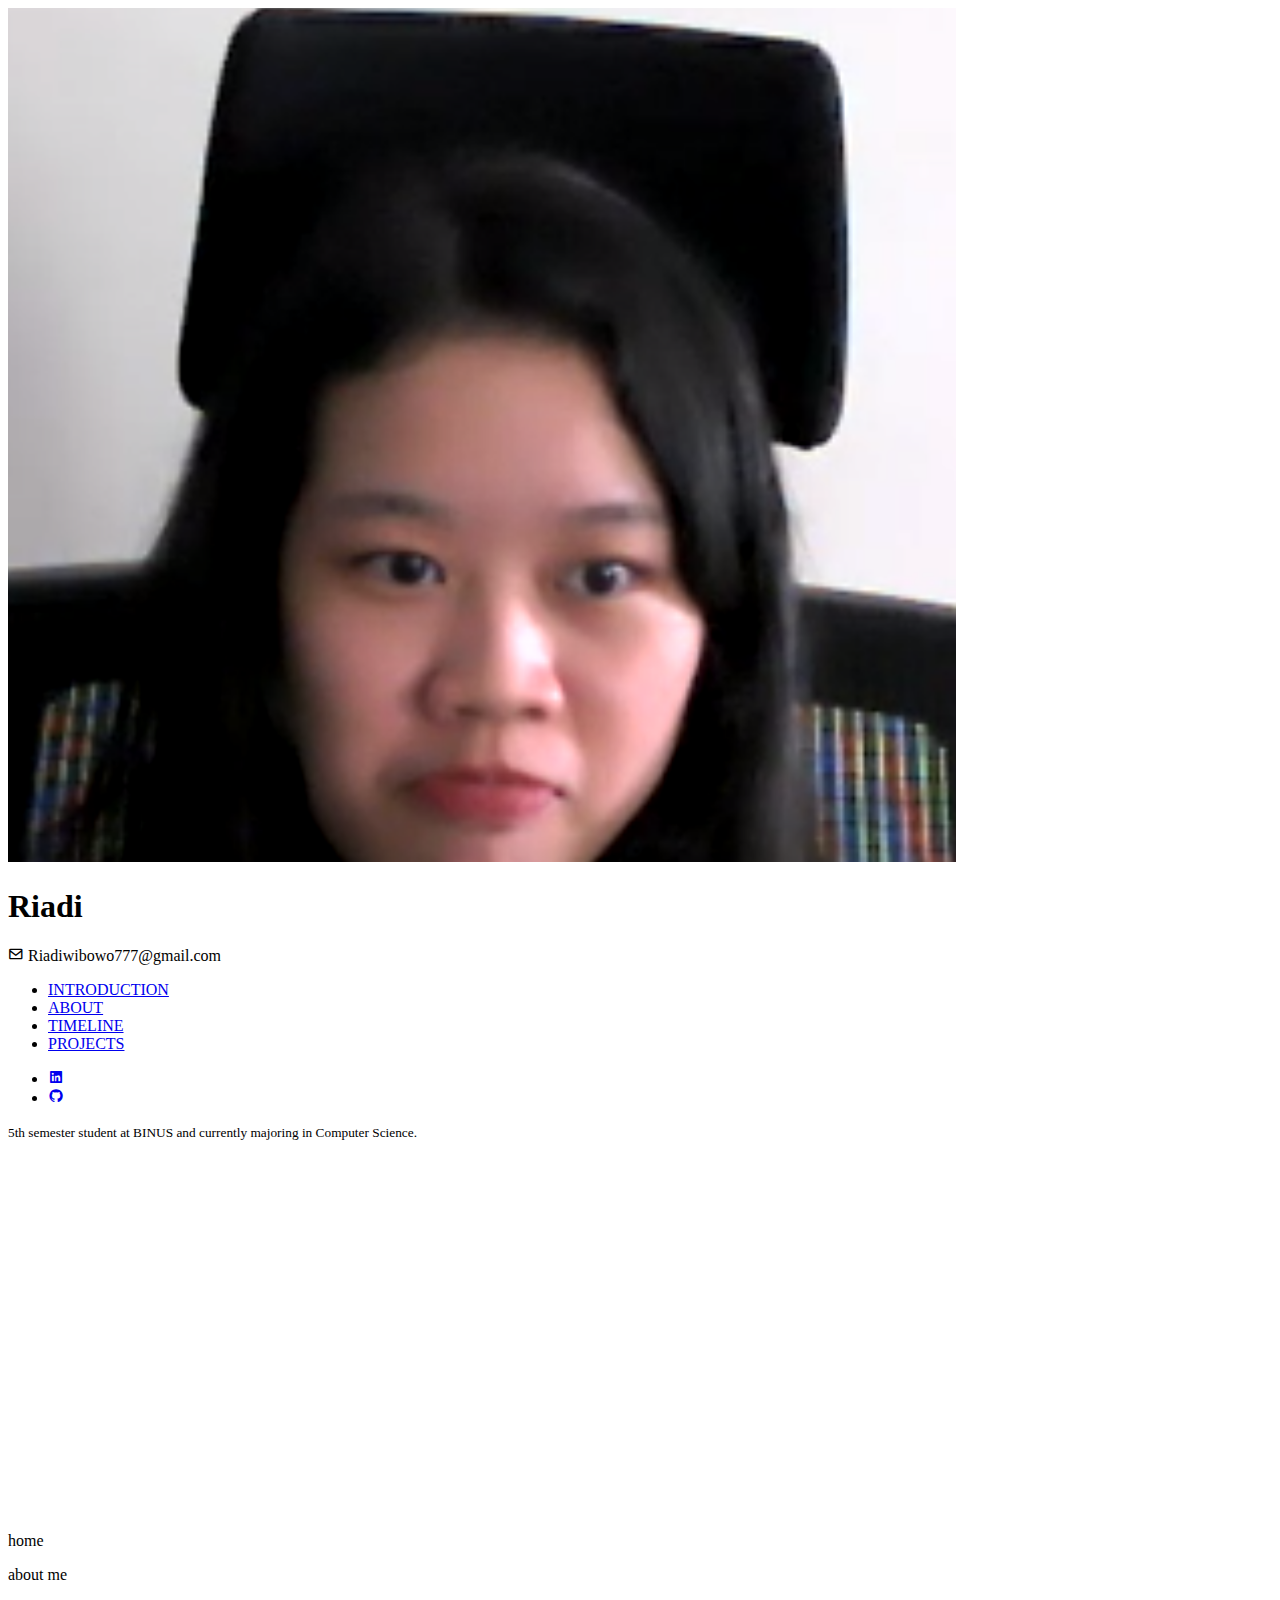
==== portofolio.html @ aebe2714 "first commit" ====
<!DOCTYPE html>
<html lang="en">
<head>
    <meta charset="UTF-8">
    <title>Portofolio</title>
    <link rel="stylesheet" href="Portofolio.css" type="text/css">
    <!-- box icon link--> 
    <link href='https://unpkg.com/boxicons@2.0.9/css/boxicons.min.css' rel='stylesheet'>
    <meta http-equiv="X-UA-Compatible" content="IE=edge">
    <meta name="viewport" content="width=device-width, initial-scale=1.0">
    
    </head>
</head>
<body>
    <div id="root">
        <div id="page">
            <div id="container-wrap">
                <div class="border"> 
                    <aside id="aside" class="border-js" style="height: 754px;" >
                        <div class="text-center">
                            <div class="author-img">
                                <img src="profiles.png" height="75%" width="75%">
                            </div>
                            <h1 id="logo">Riadi</h1>
                            <span class="email">
                                <i class='bx bx-envelope' ></i>
                                Riadiwibowo777@gmail.com
                            </span>
                        </div> 
                        <nav id="menu-nav" role="navigation">
                            <div id="navbar" class="collapse">
                                <ul>
                                    <li>
                                        <a href="#home">
                                            INTRODUCTION
                                        </a>
                                    </li>
                                    <li>
                                        <a href="#about">
                                            ABOUT
                                        </a>
                                    </li>
                                    <li>
                                        <a href="#timeline">
                                            TIMELINE
                                        </a>
                                    </li>
                                    <li>
                                        <a href="#project">
                                            PROJECTS
                                        </a>
                                    </li>
                                </ul>

                            </div>
                        </nav>
                        <nav class="porto-acc">
                            <ul>
                                <li>
                                    <a href="https://www.linkedin.com/in/riadi-wibowo/">
                                        <i class='bx bxl-linkedin-square' ></i>
                                        
                                    </a>
                                </li>
                                <li>
                                    <a href="https://github.com/Riadiwibowo">
                                        <i class='bx bxl-github'></i>    
                                    </a>
                                </li>
                            </ul>
                        </nav>
                        <div class="footer">
                            <p>
                                <small>
                                    5th semester student at BINUS and currently majoring in Computer Science.
                                </small>
                            </p>
                        </div>
                    </aside>

                </div>

                <div class="main">
                    <div>
                        <section id="hero" class="js-fullheight" style="height: 754px;">
                            <div class="flexslider js-fullheight" style="height: 754px;">
                                <ul class="slides">

                                </ul>
                                <ol class="flex-control-nav">

                                </ol>
                                <ul class="flex-direction-nav">

                                </ul>
                            </div>
                        </section>
                        home
                    </div>
                    <div>
                        <section class="about">
                            <p> about me</p>
                        </section>
                    </div>
                    <div>
                        <section class="timeline">
                            
                        </section>
                    </div>
                    <div>
                        <section class="project">
                            
                        </section>
                    </div>
                </div>
            </div>
            
        </div>
    </div>
    
</body>
</html>
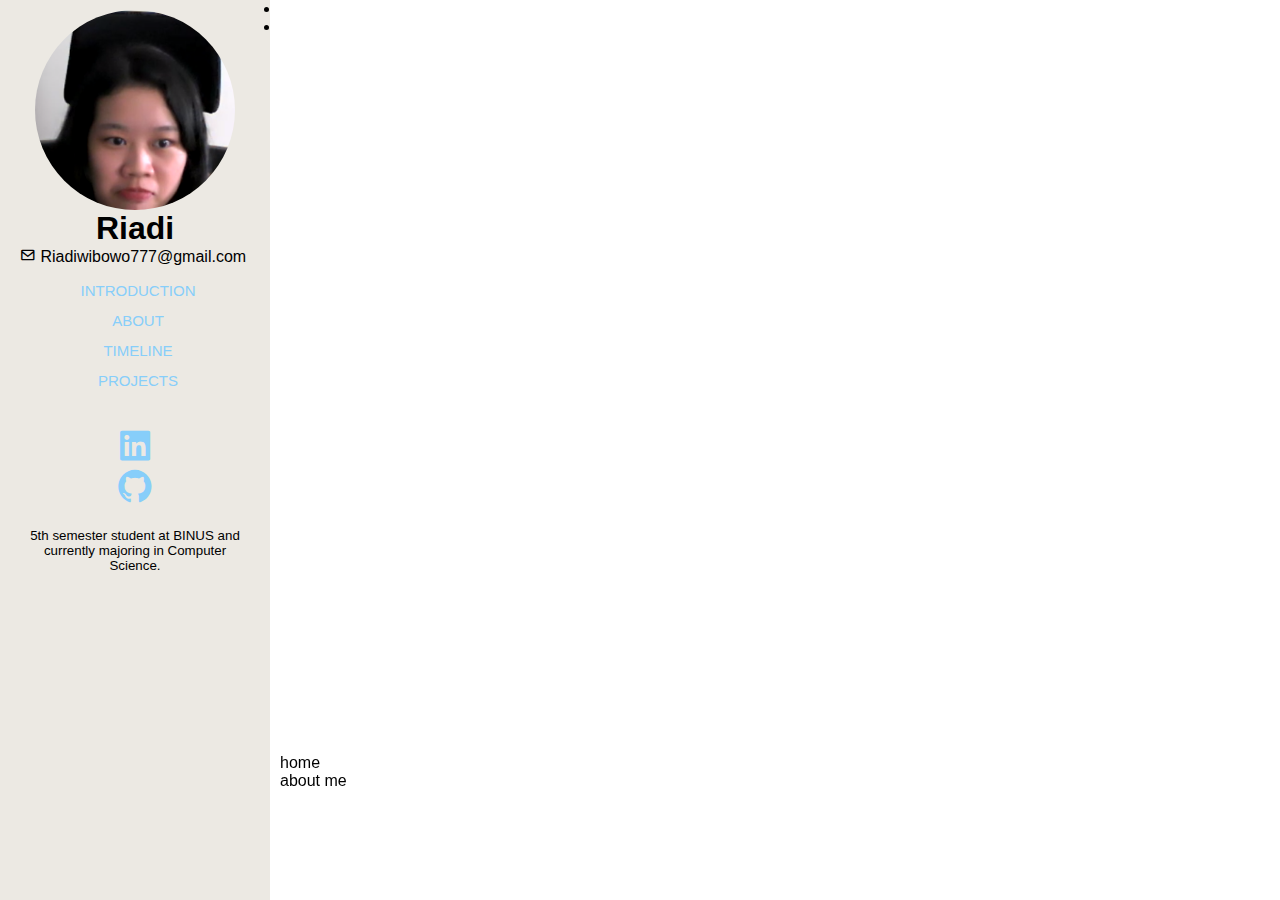
==== commit 6a1829b2: "change for first-porto .html and some  for css" ====
--- a/portofolio.html
+++ b/portofolio.html
@@ -3,9 +3,13 @@
 <head>
     <meta charset="UTF-8">
     <title>Portofolio</title>
-    <link rel="stylesheet" href="Portofolio.css" type="text/css">
+    <link rel="stylesheet" href="../css/portofolio.css" type="text/css">
     <!-- box icon link--> 
     <link href='https://unpkg.com/boxicons@2.0.9/css/boxicons.min.css' rel='stylesheet'>
+    <!--fonts link-->
+    <link href="https://fonts.googleapis.com/css?family=Quicksand:300,400,500,700" rel="stylesheet">
+    <link href="https://fonts.googleapis.com/css?family=Playfair+Display:400,400i,700" rel="stylesheet">
+    <link href="https://fonts.googleapis.com/css2?family=Caveat&amp;display=swap" rel="stylesheet">
     <meta http-equiv="X-UA-Compatible" content="IE=edge">
     <meta name="viewport" content="width=device-width, initial-scale=1.0">
     
@@ -15,11 +19,11 @@
     <div id="root">
         <div id="page">
             <div id="container-wrap">
-                <div class="border"> 
+                <div class="border" data-animate-effect = "fade"> 
                     <aside id="aside" class="border-js" style="height: 754px;" >
                         <div class="text-center">
                             <div class="author-img">
-                                <img src="profiles.png" height="75%" width="75%">
+                                <img src="../assets/profiles.png" height="75%" width="75%">
                             </div>
                             <h1 id="logo">Riadi</h1>
                             <span class="email">
@@ -85,7 +89,12 @@
                         <section id="hero" class="js-fullheight" style="height: 754px;">
                             <div class="flexslider js-fullheight" style="height: 754px;">
                                 <ul class="slides">
+                                    <li class="flex-active-slide" data-thumb-alt style>
 
+                                    </li>
+                                    <li data-thumb-alt class style="">
+
+                                    </li>
                                 </ul>
                                 <ol class="flex-control-nav">
 
@@ -119,4 +128,5 @@
     </div>
     
 </body>
-</html>+</html>
+
--- a/css/portofolio.css
+++ b/css/portofolio.css
@@ -0,0 +1,113 @@
+*{
+    margin: 0;
+    padding: 0;
+    box-sizing: border-box;
+    font-family:'Franklin Gothic Medium', 'Arial Narrow', Arial, sans-serif;
+}
+
+body{
+    position: relative;
+    min-height: 100vh;
+    width: 100%;
+    overflow: hidden;
+}
+.border{
+    position: fixed;
+    top: 0;
+    left: 0;
+    height: 100%;
+    width: 270px;
+    background-color:#ece9e3; 
+    padding: 10px 20px;
+
+}
+
+.text-center{
+    font-size: 100%;
+}
+
+.author-img{
+    display: flex;
+
+    width: 200px;
+    height: 200px;
+}
+
+.author-img img{
+    display: flex;
+    border-radius: 50%;
+    width: 200px;
+    height: 200px;
+    margin-left:15px;
+    object-fit: cover;
+}
+
+.text-center h1{
+    text-align: center;
+    justify-content: center;
+}
+.collapse{
+    display: flex;
+    justify-content: center;
+    align-items: center;
+}
+
+.collapse ul{
+    margin: 20px;
+    list-style: none;
+
+}
+
+.collapse ul li{
+    position: relative;
+    height: 30px;
+    width: 100%;
+    margin: 0 3px;
+    line-height: 10px;
+
+}
+
+.collapse ul li a{    
+    color: lightskyblue;
+    display: flex;
+    font-size: 15px;
+    font-weight: 400;
+    text-decoration: none;
+    justify-content: center;
+    align-items:center;
+}
+
+.porto-acc{
+    display: flex;
+    justify-content: center;
+    align-items: center;
+}
+
+.porto-acc ul {
+    list-style: none;
+}
+
+.porto-acc ul li a{
+    color: lightskyblue;
+
+}
+
+.porto-acc ul li a i{
+    font-size: 40px;
+}
+
+.footer{
+    padding-top: 20px;
+}
+.footer p{
+    display: flex;
+    font-size:100% ;
+    text-align: center;
+}
+
+.main {
+    position:absolute;
+    height: 100%;
+    width: calc(100%-240px);
+    left: 280px;
+}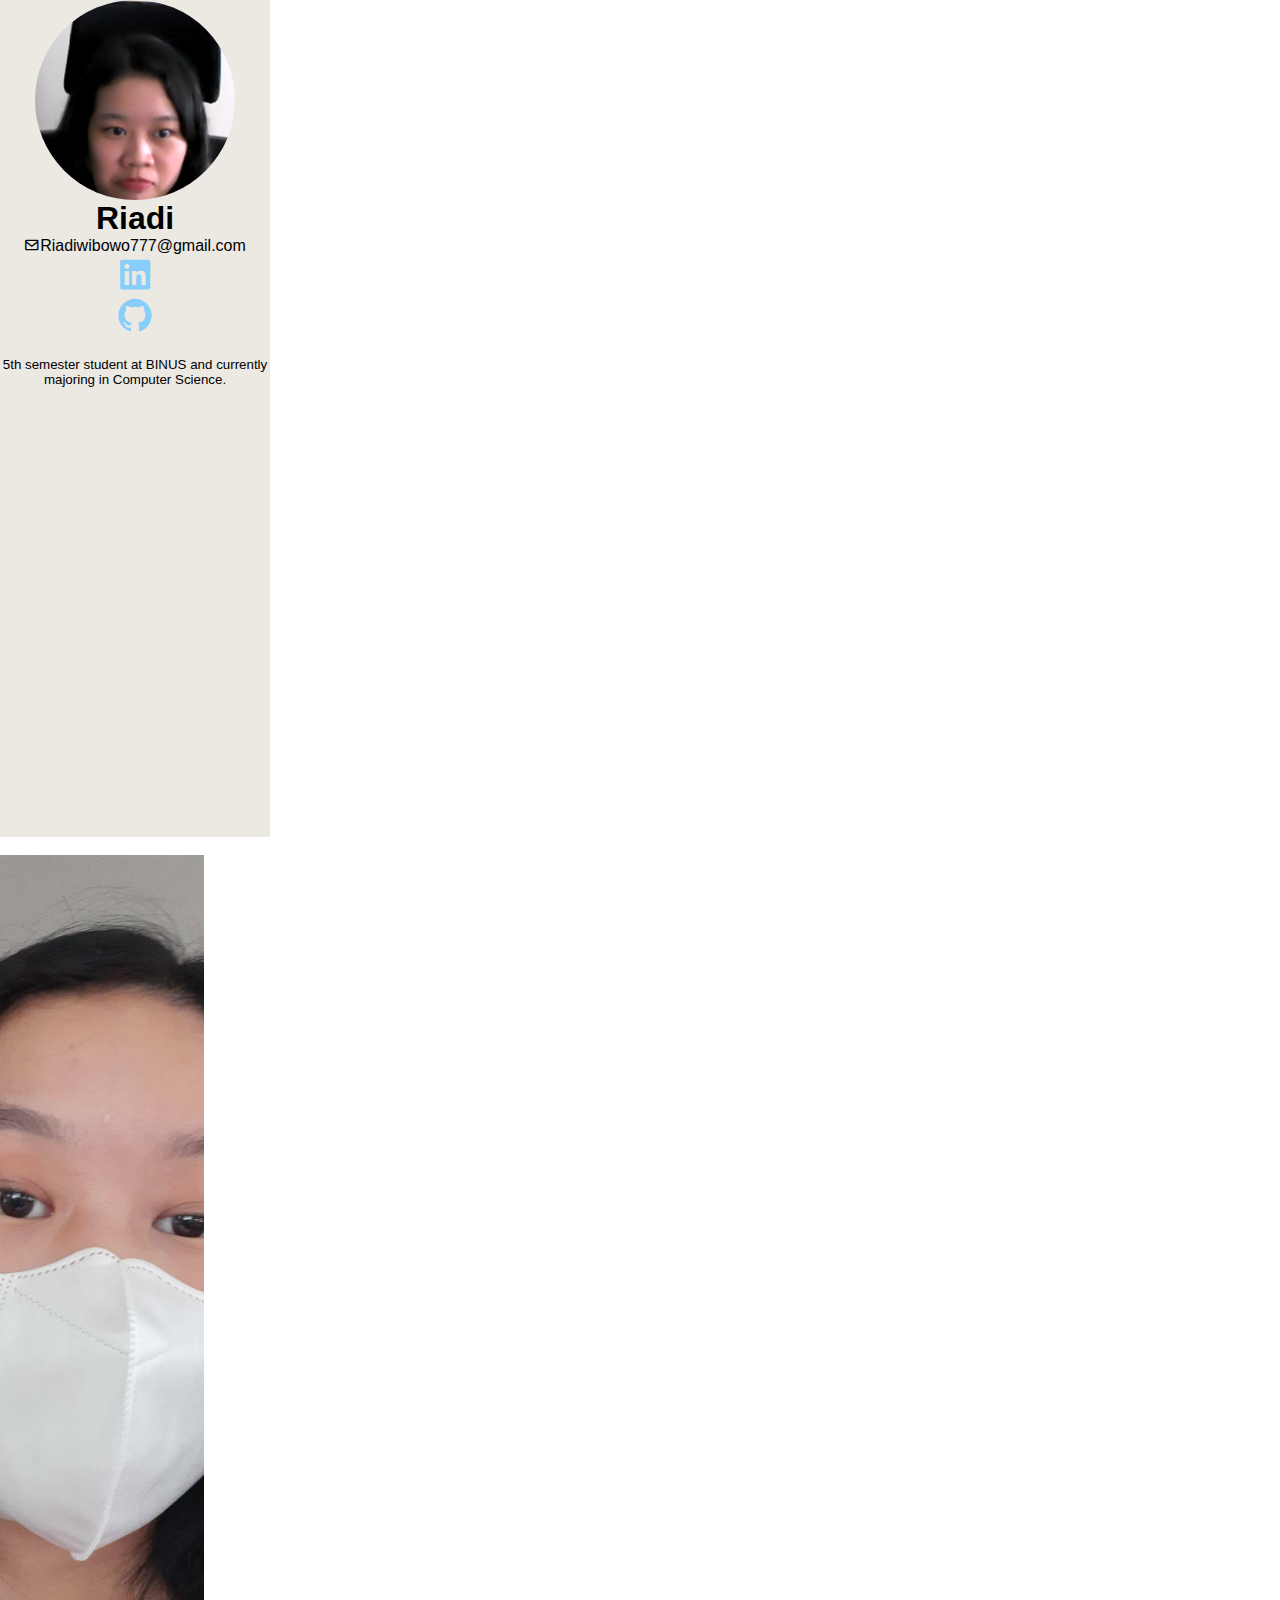
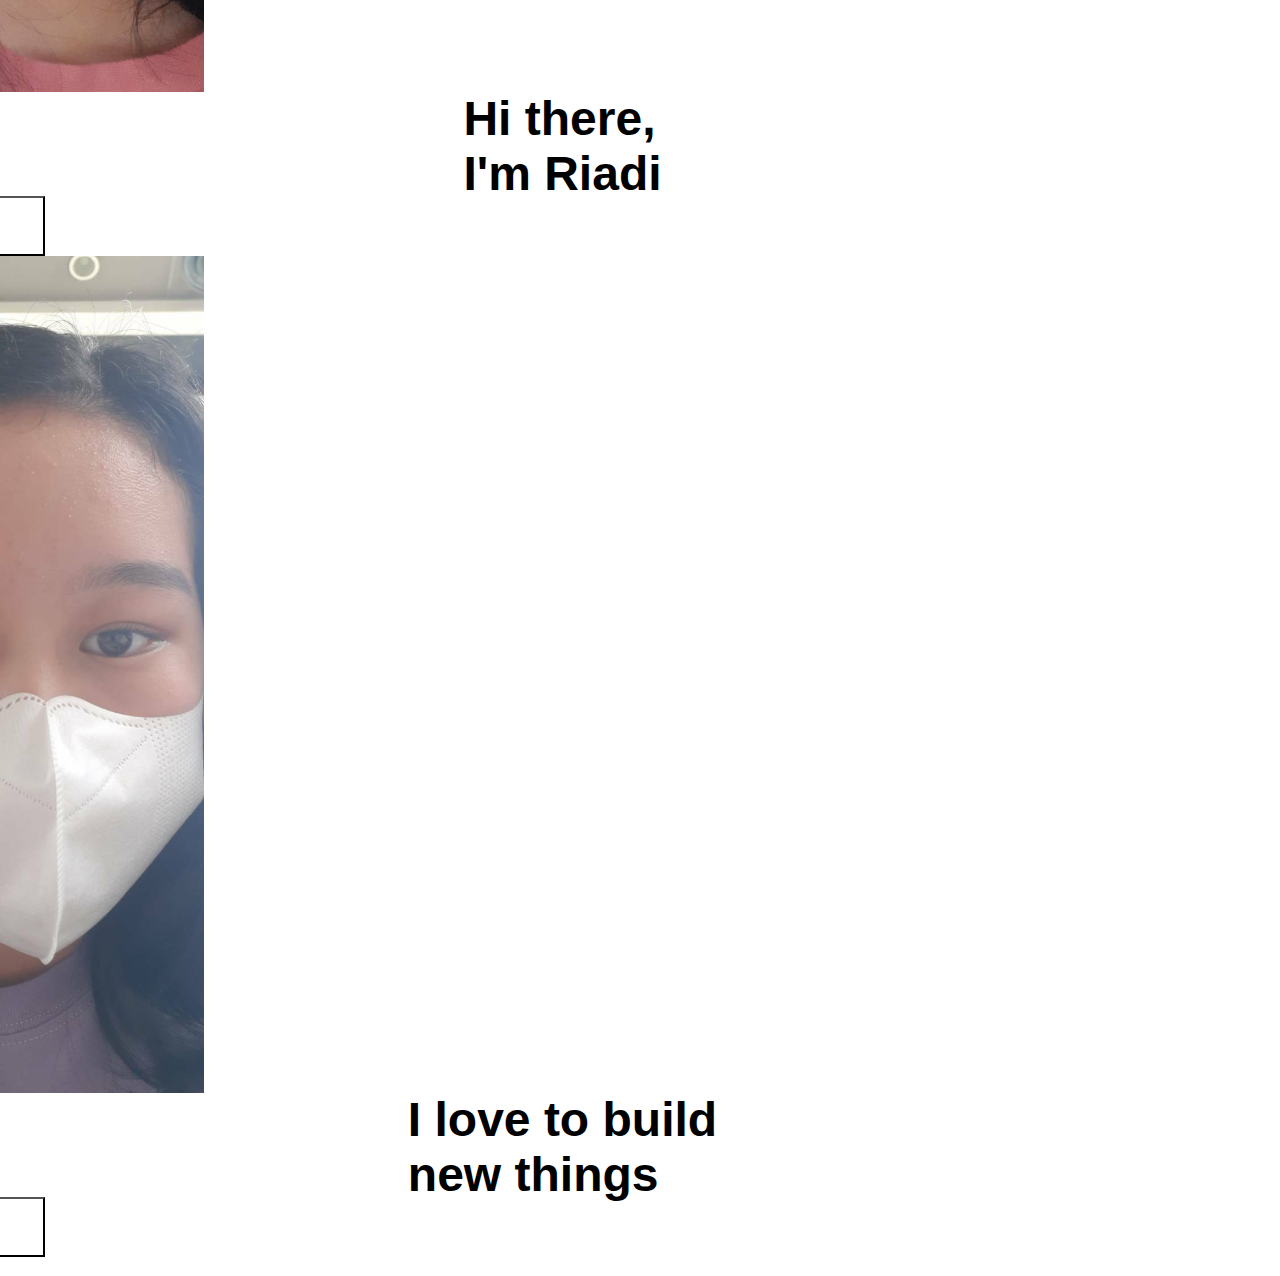
==== commit e3effa0a: "ganti plan" ====
--- a/portofolio.html
+++ b/portofolio.html
@@ -4,6 +4,7 @@
     <meta charset="UTF-8">
     <title>Portofolio</title>
     <link rel="stylesheet" href="../css/portofolio.css" type="text/css">
+    <link href="https://cdn.jsdelivr.net/npm/bootstrap@5.1.3/dist/css/bootstrap.min.css" rel="stylesheet" integrity="sha384-1BmE4kWBq78iYhFldvKuhfTAU6auU8tT94WrHftjDbrCEXSU1oBoqyl2QvZ6jIW3" crossorigin="anonymous">
     <!-- box icon link--> 
     <link href='https://unpkg.com/boxicons@2.0.9/css/boxicons.min.css' rel='stylesheet'>
     <!--fonts link-->
@@ -16,11 +17,10 @@
     </head>
 </head>
 <body>
-    <div id="root">
-        <div id="page">
-            <div id="container-wrap">
+    <script src="https://cdn.jsdelivr.net/npm/bootstrap@5.1.3/dist/js/bootstrap.bundle.min.js" integrity="sha384-ka7Sk0Gln4gmtz2MlQnikT1wXgYsOg+OMhuP+IlRH9sENBO0LRn5q+8nbTov4+1p" crossorigin="anonymous"></script>
+    <aside>
                 <div class="border" data-animate-effect = "fade"> 
-                    <aside id="aside" class="border-js" style="height: 754px;" >
+                    <aside id="aside1" class="border-js" style="height: 837px;" >
                         <div class="text-center">
                             <div class="author-img">
                                 <img src="../assets/profiles.png" height="75%" width="75%">
@@ -31,33 +31,7 @@
                                 Riadiwibowo777@gmail.com
                             </span>
                         </div> 
-                        <nav id="menu-nav" role="navigation">
-                            <div id="navbar" class="collapse">
-                                <ul>
-                                    <li>
-                                        <a href="#home">
-                                            INTRODUCTION
-                                        </a>
-                                    </li>
-                                    <li>
-                                        <a href="#about">
-                                            ABOUT
-                                        </a>
-                                    </li>
-                                    <li>
-                                        <a href="#timeline">
-                                            TIMELINE
-                                        </a>
-                                    </li>
-                                    <li>
-                                        <a href="#project">
-                                            PROJECTS
-                                        </a>
-                                    </li>
-                                </ul>
-
-                            </div>
-                        </nav>
+                        
                         <nav class="porto-acc">
                             <ul>
                                 <li>
@@ -83,50 +57,51 @@
                     </aside>
 
                 </div>
+            </aside>
 
-                <div class="main">
-                    <div>
-                        <section id="hero" class="js-fullheight" style="height: 754px;">
-                            <div class="flexslider js-fullheight" style="height: 754px;">
-                                <ul class="slides">
-                                    <li class="flex-active-slide" data-thumb-alt style>
+       
+                <div id="aside2">
 
-                                    </li>
-                                    <li data-thumb-alt class style="">
-
-                                    </li>
-                                </ul>
-                                <ol class="flex-control-nav">
-
-                                </ol>
-                                <ul class="flex-direction-nav">
-
-                                </ul>
-                            </div>
-                        </section>
-                        home
+            
+                <div id="carouselExampleDark" class="carousel carousel-dark slide" data-bs-ride="carousel">
+                    <div class="carousel-indicators">
+                      <button type="button" data-bs-target="#carouselExampleDark" data-bs-slide-to="0" class="active" aria-current="true" aria-label="Slide 1"></button>
+                      <button type="button" data-bs-target="#carouselExampleDark" data-bs-slide-to="1" aria-label="Slide 2"></button>
+                      
                     </div>
-                    <div>
-                        <section class="about">
-                            <p> about me</p>
-                        </section>
+                    <div class="carousel-inner">
+                      <div class="carousel-item active" data-bs-interval="10000">
+                        <img src="assets/1slider.jpg" class="d-block w-100" alt="..." width="25%" height="25%">
+                        <div class="carousel-caption d-none d-md-block">
+                          <h1>Hi there,
+                              <br>
+                              I'm Riadi
+                          </h1>
+                          <button type="button">VIEW CV</button>
+                        </div>
+                      </div>
+                      <div class="carousel-item" data-bs-interval="2000">
+                        <img src="assets/2slider.jpg" class="d-block w-100" alt="..." width="25%" height="25%">
+                        <div class="carousel-caption d-none d-md-block">
+                            <h1>I love to build
+                                <br>
+                                new things
+                            </h1>
+                            <button type="button"><a href="https://github.com/Riadiwibowo">VIEW PROJECTS</a> </button>  
+                        </div>
+                      </div>
+                      
                     </div>
-                    <div>
-                        <section class="timeline">
-                            
-                        </section>
-                    </div>
-                    <div>
-                        <section class="project">
-                            
-                        </section>
-                    </div>
+                    <button class="carousel-control-prev" type="button" data-bs-target="#carouselExampleDark" data-bs-slide="prev">
+                      <span class="carousel-control-prev-icon" aria-hidden="true"></span>
+                      <span class="visually-hidden">Previous</span>
+                    </button>
+                    <button class="carousel-control-next" type="button" data-bs-target="#carouselExampleDark" data-bs-slide="next">
+                      <span class="carousel-control-next-icon" aria-hidden="true"></span>
+                      <span class="visually-hidden">Next</span>
+                    </button>
+                  </div>
                 </div>
-            </div>
-            
-        </div>
-    </div>
-    
+       
 </body>
-</html>
-
+</html>--- a/css/portofolio.css
+++ b/css/portofolio.css
@@ -1,113 +1,137 @@
-*{
-    margin: 0;
-    padding: 0;
-    box-sizing: border-box;
-    font-family:'Franklin Gothic Medium', 'Arial Narrow', Arial, sans-serif;
+* {
+  margin: 0;
+  padding: 0;
+  box-sizing: border-box;
+  font-family: "Ubuntu", sans-serif;
 }
 
-body{
-    position: relative;
-    min-height: 100vh;
-    width: 100%;
-    overflow: hidden;
+body {
+  position: relative;
+  min-height: 100vh;
+  width: 100%;
+  overflow: hidden;
 }
-.border{
-    position: fixed;
-    top: 0;
-    left: 0;
-    height: 100%;
-    width: 270px;
-    background-color:#ece9e3; 
-    padding: 10px 20px;
-
+.border {
+  display: flex;
+}
+aside {
+  float: left;
+  height: 100%;
+  width: 270px;
+  background-color: #ece9e3;
 }
 
-.text-center{
-    font-size: 100%;
+.text-center {
+  font-size: 100%;
 }
 
-.author-img{
-    display: flex;
-
-    width: 200px;
-    height: 200px;
+.author-img {
+  display: flex;
+  justify-content: center;
+  align-items: center;
 }
 
-.author-img img{
-    display: flex;
-    border-radius: 50%;
-    width: 200px;
-    height: 200px;
-    margin-left:15px;
-    object-fit: cover;
+.author-img img {
+  display: flex;
+  justify-content: center;
+  border-radius: 100%;
+  width: 200px;
+  height: 200px;
+  object-fit: cover;
 }
 
-.text-center h1{
-    text-align: center;
-    justify-content: center;
+.text-center h1 {
+  text-align: center;
+  justify-content: center;
 }
-.collapse{
-    display: flex;
-    justify-content: center;
-    align-items: center;
+.email {
+  display: flex;
+  justify-content: center;
+}
+.collapse {
+  display: flex;
+  justify-content: center;
+  align-items: center;
 }
 
-.collapse ul{
-    margin: 20px;
-    list-style: none;
-
+.collapse ul {
+  margin: 20px;
+  list-style: none;
 }
 
-.collapse ul li{
-    position: relative;
-    height: 30px;
-    width: 100%;
-    margin: 0 3px;
-    line-height: 10px;
-
+.collapse ul li {
+  position: relative;
+  height: 30px;
+  width: 100%;
+  margin: 0 3px;
+  line-height: 10px;
 }
 
-.collapse ul li a{    
-    color: lightskyblue;
-    display: flex;
-    font-size: 15px;
-    font-weight: 400;
-    text-decoration: none;
-    justify-content: center;
-    align-items:center;
+.collapse ul li a {
+  color: lightskyblue;
+  display: flex;
+  font-size: 15px;
+  font-weight: 400;
+  text-decoration: none;
+  justify-content: center;
+  align-items: center;
 }
 
-.porto-acc{
-    display: flex;
-    justify-content: center;
-    align-items: center;
+.porto-acc {
+  display: flex;
+  justify-content: center;
+  align-items: center;
 }
 
 .porto-acc ul {
-    list-style: none;
+  list-style: none;
 }
 
-.porto-acc ul li a{
-    color: lightskyblue;
-
+.porto-acc ul li a {
+  color: lightskyblue;
 }
 
-.porto-acc ul li a i{
-    font-size: 40px;
+.porto-acc ul li a i {
+  font-size: 40px;
+}
+.footer {
+  padding-top: 20px;
+}
+.footer p {
+  display: flex;
+  font-size: 100%;
+  text-align: center;
 }
 
-.footer{
-    padding-top: 20px;
-}
-.footer p{
-    display: flex;
-    font-size:100% ;
-    text-align: center;
+#carouselExampleDark {
+  display: flex;
+  display: inline-block;
+  float: right;
+  width: 1435px;
 }
 
-.main {
-    position:absolute;
-    height: 100%;
-    width: calc(100%-240px);
-    left: 280px;
-}+#carouselExampleDark .carousel-item img {
+  object-fit: cover;
+  object-position: center;
+  overflow: hidden;
+
+  height: 837px;
+}
+
+.carousel-caption h1 {
+  border-radius: 50px;
+  justify-content: center;
+  display: flex;
+  align-items: center;
+  height: 100px;
+  font-size: 3rem;
+}
+.carousel-caption button {
+  background: transparent;
+  height: 60px;
+  width: 200px;
+}
+.carousel-caption button a {
+  text-decoration: none;
+  color: black;
+}
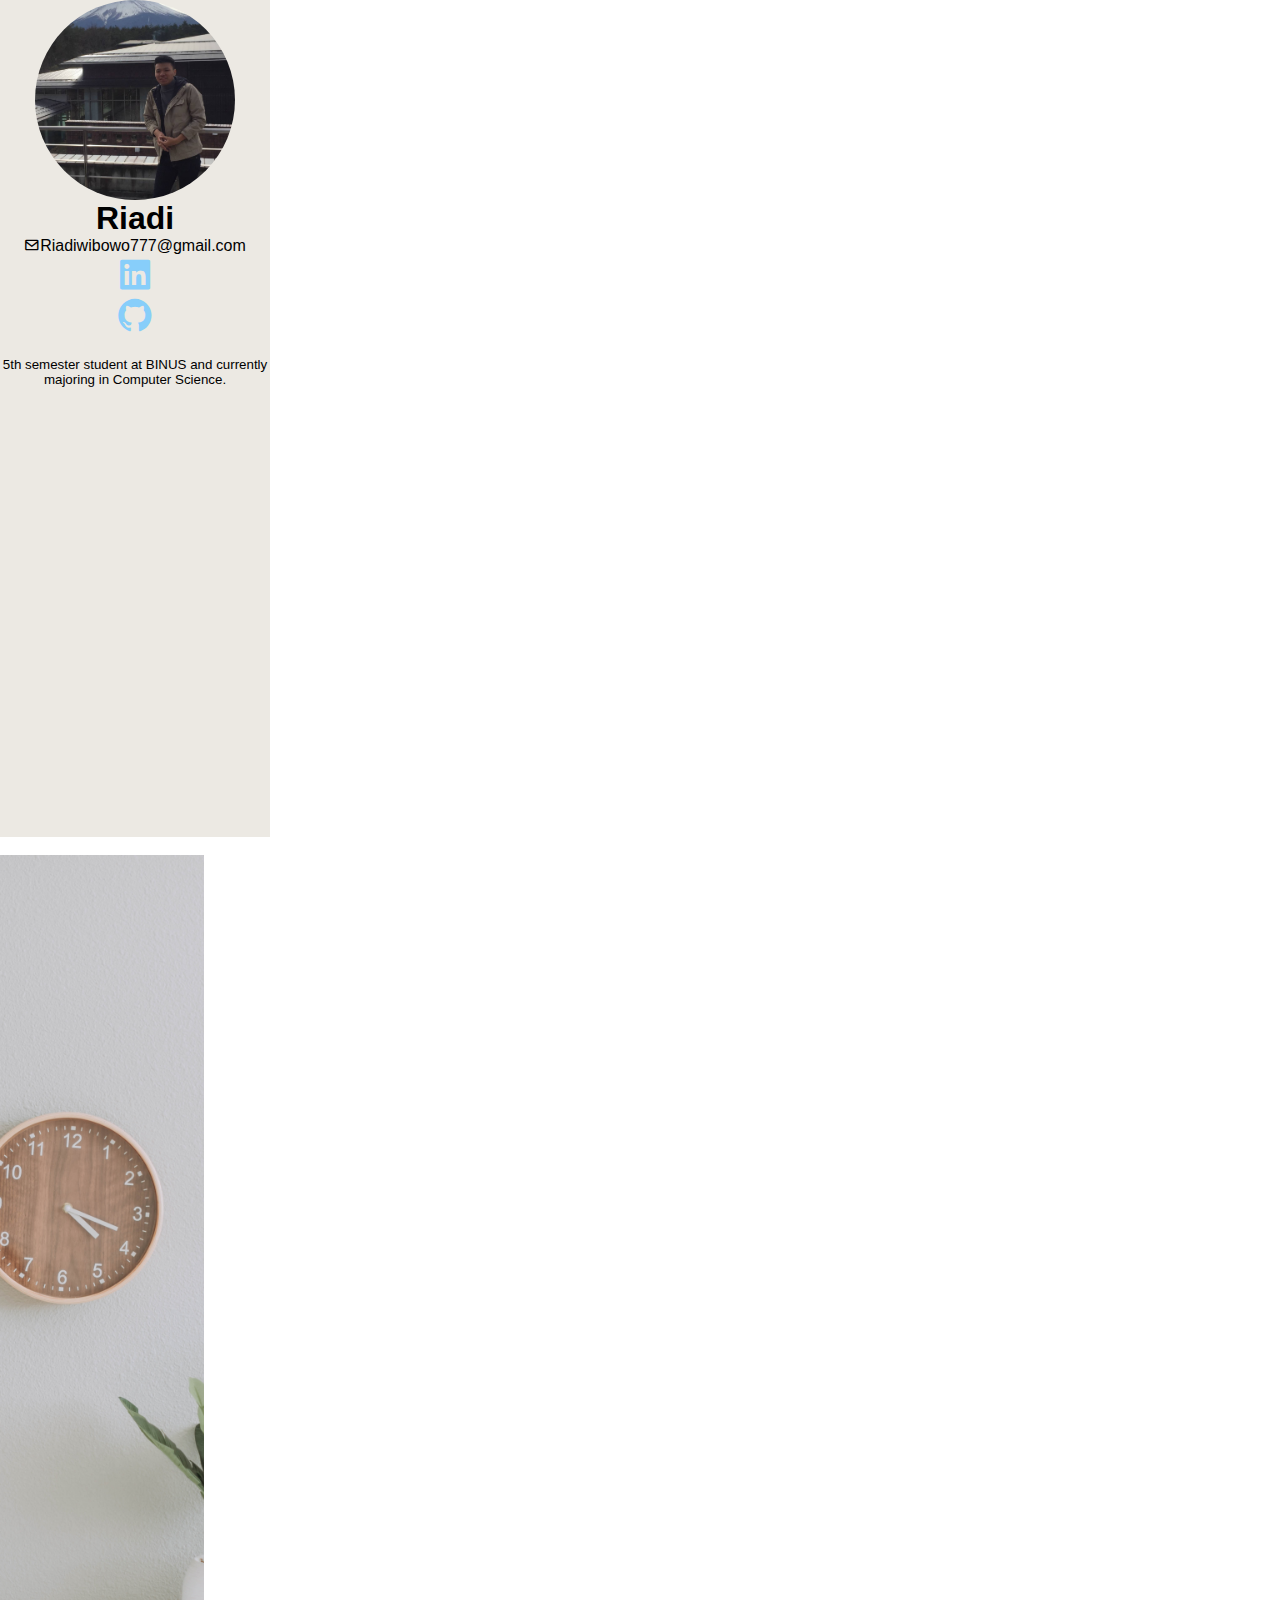
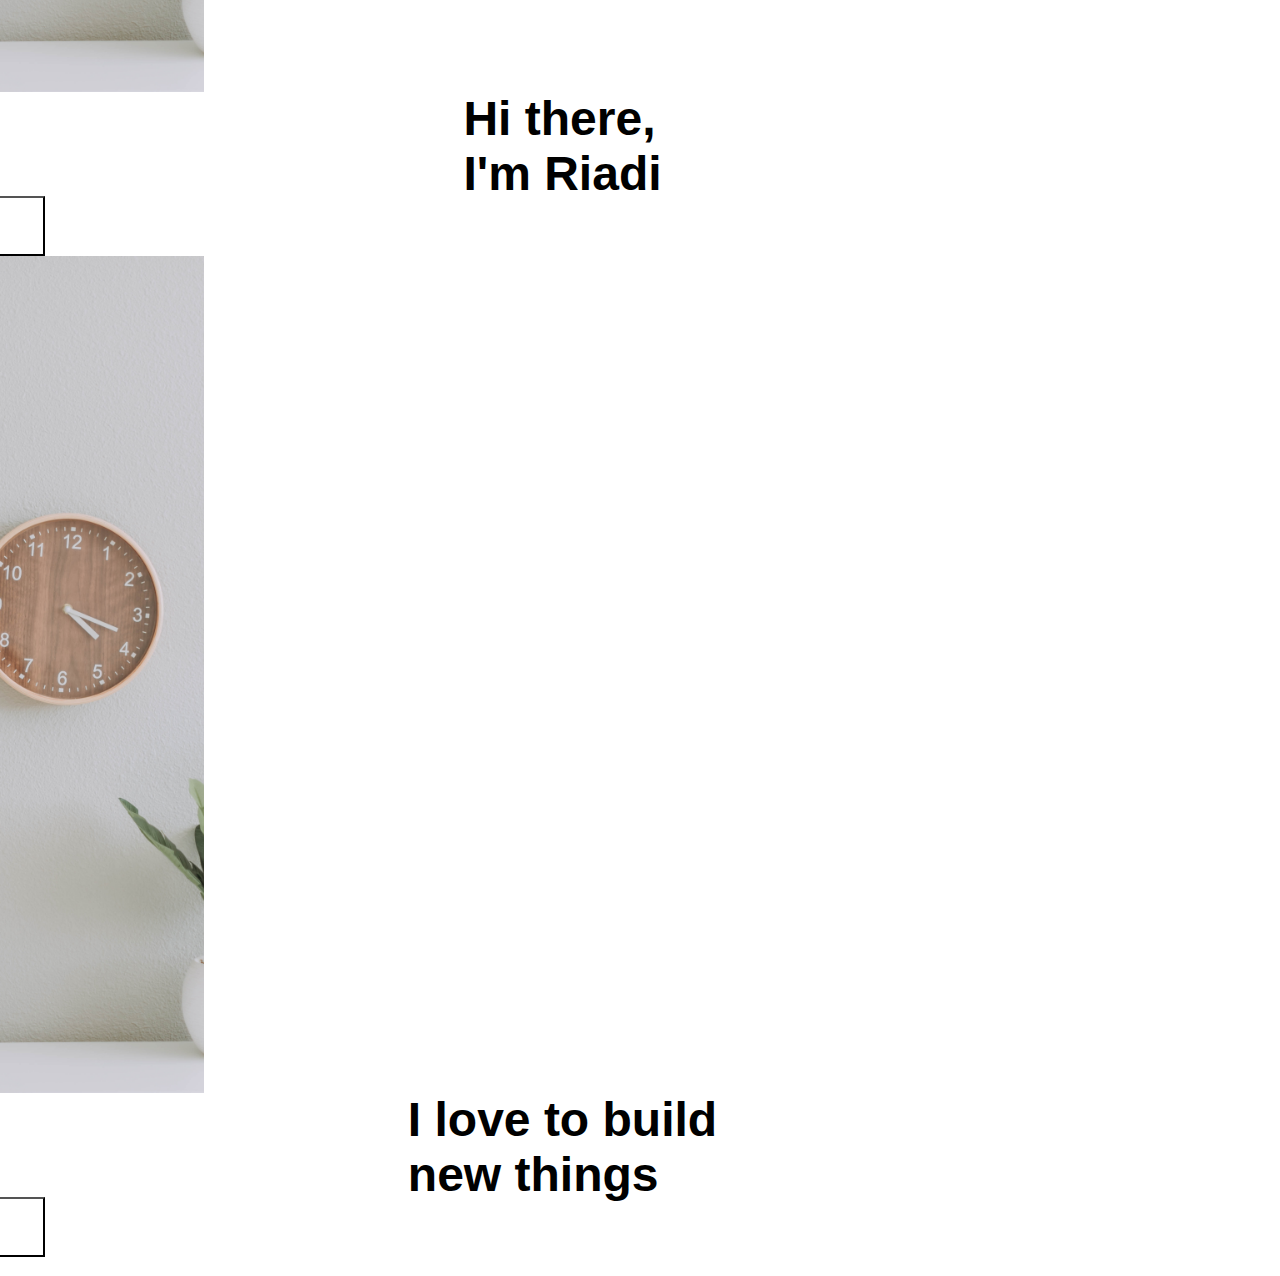
==== commit 746b2d00: "finale countdown" ====
--- a/portofolio.html
+++ b/portofolio.html
@@ -23,7 +23,7 @@
                     <aside id="aside1" class="border-js" style="height: 837px;" >
                         <div class="text-center">
                             <div class="author-img">
-                                <img src="../assets/profiles.png" height="75%" width="75%">
+                                <img src="../assets/409696.jpg" height="75%" width="75%">
                             </div>
                             <h1 id="logo">Riadi</h1>
                             <span class="email">
@@ -71,7 +71,7 @@
                     </div>
                     <div class="carousel-inner">
                       <div class="carousel-item active" data-bs-interval="10000">
-                        <img src="assets/1slider.jpg" class="d-block w-100" alt="..." width="25%" height="25%">
+                        <img src="assets/samantha-gades-BlIhVfXbi9s-unsplash.jpg" class="d-block w-100" alt="..." width="25%" height="25%">
                         <div class="carousel-caption d-none d-md-block">
                           <h1>Hi there,
                               <br>
@@ -81,7 +81,7 @@
                         </div>
                       </div>
                       <div class="carousel-item" data-bs-interval="2000">
-                        <img src="assets/2slider.jpg" class="d-block w-100" alt="..." width="25%" height="25%">
+                        <img src="assets/samantha-gades-BlIhVfXbi9s-unsplash.jpg" class="d-block w-100" alt="..." width="25%" height="25%">
                         <div class="carousel-caption d-none d-md-block">
                             <h1>I love to build
                                 <br>
